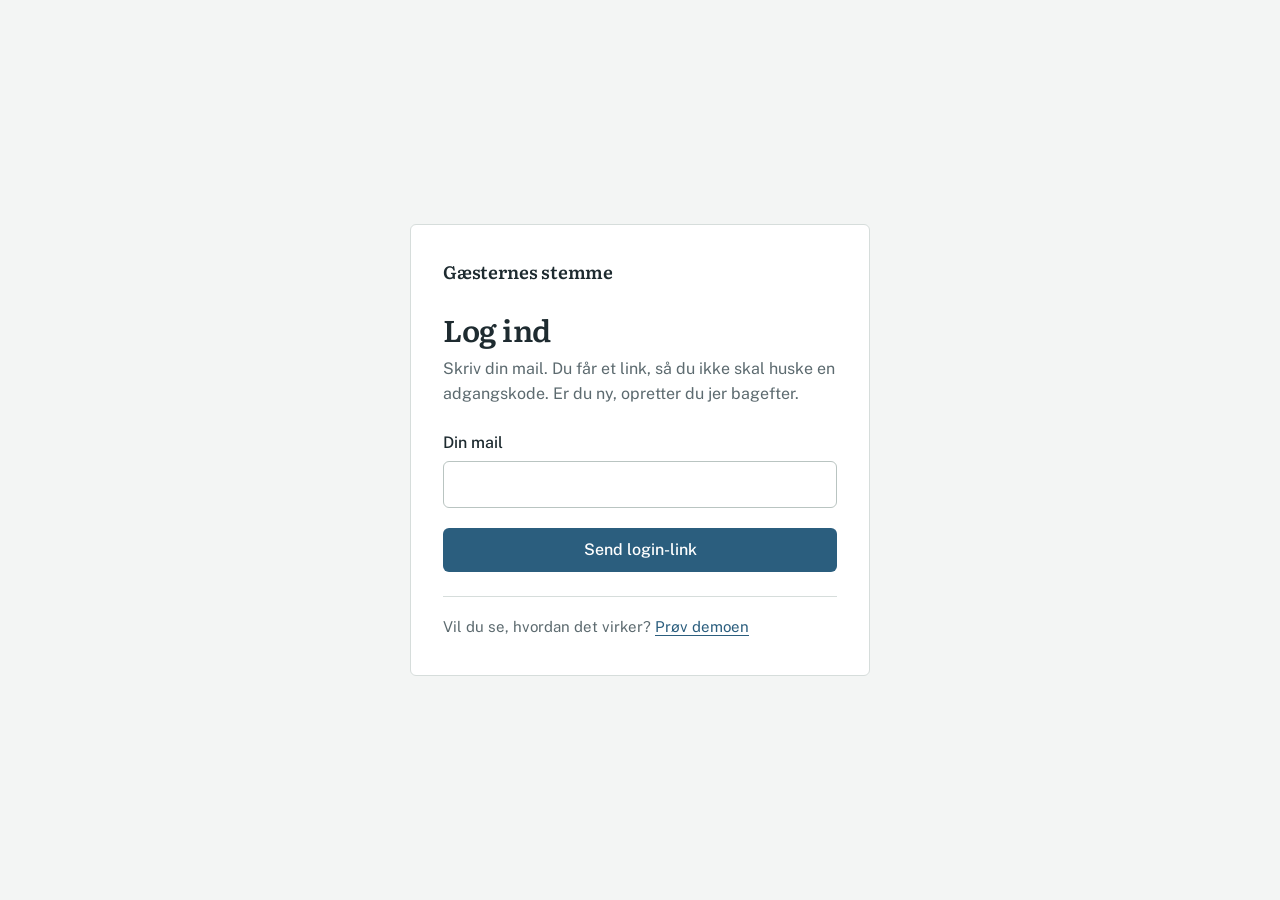
==== app/index.html @ 5ccb62f6 "Website i roden, appen under /app Co-Authored-By: Claude Opus 5.5 <noreply@anthropic.com> Claude-Ses" ====
<!doctype html>
<html lang="da">
<head>
<meta charset="utf-8">
<meta name="viewport" content="width=device-width,initial-scale=1">
<title>Gæsternes stemme</title>
<meta name="description" content="Alle jeres gæsteanmeldelser ét sted, med svarforslag i jeres egen tone.">
<meta name="robots" content="noindex">
<meta name="color-scheme" content="light dark">
<link rel="icon" href="favicon.svg" type="image/svg+xml">
<link rel="preload" href="fonts/public-sans-latin-400-normal.woff2" as="font" type="font/woff2" crossorigin>
<link rel="preload" href="fonts/literata-latin-400-normal.woff2" as="font" type="font/woff2" crossorigin>
<link rel="stylesheet" href="styles.css">
<script type="module" src="js/app.js"></script>
</head>
<body>
<div id="app"><p class="boot">Henter Gæsternes stemme</p></div>
<noscript>Gæsternes stemme kræver JavaScript.</noscript>
</body>
</html>
---- app/styles.css ----
/* Gæsternes stemme
   Et værktøj til receptionen: roligt, læsbart og hurtigt at handle i.
   Gæstens egne ord står i Literata som et brev; alt omkring dem er stille Public Sans. */

@font-face { font-family: 'Public Sans'; font-weight: 400; font-display: swap; src: url(fonts/public-sans-latin-400-normal.woff2) format('woff2'); }
@font-face { font-family: 'Public Sans'; font-weight: 500; font-display: swap; src: url(fonts/public-sans-latin-500-normal.woff2) format('woff2'); }
@font-face { font-family: 'Public Sans'; font-weight: 600; font-display: swap; src: url(fonts/public-sans-latin-600-normal.woff2) format('woff2'); }
@font-face { font-family: 'Literata'; font-weight: 400; font-display: swap; src: url(fonts/literata-latin-400-normal.woff2) format('woff2'); }
@font-face { font-family: 'Literata'; font-weight: 400; font-style: italic; font-display: swap; src: url(fonts/literata-latin-400-italic.woff2) format('woff2'); }
@font-face { font-family: 'Literata'; font-weight: 600; font-display: swap; src: url(fonts/literata-latin-600-normal.woff2) format('woff2'); }

:root {
  --paper: #f3f5f4;
  --surface: #ffffff;
  --ink: #1e2b30;
  --muted: #5c6a6f;
  --line: #d6dddb;
  --line-strong: #b9c4c1;
  --harbour: #2b5e7e;
  --harbour-hover: #224e6a;
  --harbour-soft: #e6eef3;
  --on-accent: #ffffff;
  --praise: #2f6e4e;
  --mixed: #8a6414;
  --critique: #8e2f3c;
  --critique-soft: #f7ebed;
  --chrome: #1e2b30;
  --chrome-fg: #e8eeec;
  --chrome-line: #61757c;
  --shadow: rgba(30, 43, 48, .25);
  --sans: 'Public Sans', system-ui, sans-serif;
  --serif: 'Literata', Georgia, serif;
  --radius: 6px;
}
@media (prefers-color-scheme: dark) {
  :root:not([data-theme="light"]) {
    --paper: #131a1d; --surface: #1b2428; --ink: #e2e8e6; --muted: #9aa8ac; --line: #2c383c; --line-strong: #45545a;
    --harbour: #82b4d6; --harbour-hover: #9cc5e1; --harbour-soft: #203440; --on-accent: #0e1a20;
    --praise: #7cc49c; --mixed: #d8b25e; --critique: #e8909d; --critique-soft: #3b2429;
    --chrome: #0c1214; --chrome-fg: #e2e8e6; --chrome-line: #45545a; --shadow: rgba(0, 0, 0, .5);
    color-scheme: dark;
  }
}
:root[data-theme="dark"] {
  --paper: #131a1d; --surface: #1b2428; --ink: #e2e8e6; --muted: #9aa8ac; --line: #2c383c; --line-strong: #45545a;
  --harbour: #82b4d6; --harbour-hover: #9cc5e1; --harbour-soft: #203440; --on-accent: #0e1a20;
  --praise: #7cc49c; --mixed: #d8b25e; --critique: #e8909d; --critique-soft: #3b2429;
  --chrome: #0c1214; --chrome-fg: #e2e8e6; --chrome-line: #45545a; --shadow: rgba(0, 0, 0, .5);
  color-scheme: dark;
}

* { box-sizing: border-box; }
html { -webkit-text-size-adjust: 100%; }
body { margin: 0; background: var(--paper); color: var(--ink); font: 400 16px/1.55 var(--sans); -webkit-font-smoothing: antialiased; }
a { color: var(--harbour); text-underline-offset: 3px; }
h1, h2, h3 { margin: 0; font-weight: 600; }
p { margin: 0; }
button, input, select, textarea { font: inherit; color: inherit; }
:focus-visible { outline: 3px solid var(--harbour); outline-offset: 2px; }
.sr-only { position: absolute; width: 1px; height: 1px; overflow: hidden; clip: rect(0 0 0 0); white-space: nowrap; }
.muted { color: var(--muted); }
.hint { color: var(--muted); font-size: 14px; }
.boot, .loading { color: var(--muted); padding: 32px; }
[hidden] { display: none !important; }

/* ---------- knapper og felter ---------- */
button { cursor: pointer; }
.primary, .secondary, .button {
  display: inline-flex; align-items: center; justify-content: center; gap: 8px;
  min-height: 44px; padding: 0 18px; border-radius: var(--radius); font-weight: 500; text-decoration: none;
  border: 1px solid transparent;
}
.primary, .button { background: var(--harbour); color: var(--on-accent); }
.primary:hover, .button:hover { background: var(--harbour-hover); }
.secondary { background: var(--surface); border-color: var(--line-strong); color: var(--ink); }
.secondary:hover { border-color: var(--ink); }
.link { background: none; border: 0; padding: 0; color: var(--harbour); text-decoration: underline; text-underline-offset: 3px; min-height: 32px; }
.link.quiet { color: var(--muted); }
button[disabled] { opacity: .6; cursor: progress; }
button[data-busy]::after { content: ''; width: 12px; height: 12px; border: 2px solid currentColor; border-right-color: transparent; border-radius: 50%; animation: spin .7s linear infinite; }
@keyframes spin { to { transform: rotate(360deg); } }

input:not([type=checkbox]), select, textarea {
  width: 100%; min-height: 44px; padding: 10px 12px; background: var(--surface);
  border: 1px solid var(--line-strong); border-radius: var(--radius);
}
textarea { resize: vertical; line-height: 1.6; }
input:focus, select:focus, textarea:focus { border-color: var(--harbour); outline: 2px solid var(--harbour-soft); }
.field { display: grid; gap: 6px; border: 0; padding: 0; margin: 0; }
.field > span, .field legend { font-weight: 500; }
.field small { color: var(--muted); font-size: 14px; }
.check { display: flex; gap: 12px; align-items: flex-start; }
.check input { width: 20px; height: 20px; margin-top: 2px; accent-color: var(--harbour); }
.check small { display: block; color: var(--muted); font-size: 14px; }
.stack { display: grid; gap: 20px; }
.stack-tight { display: grid; gap: 10px; }
.inline-form { display: flex; gap: 8px; margin-top: 12px; }
.inline-form input { flex: 1; }
.inline-form select { width: auto; }
.actions { display: flex; flex-wrap: wrap; gap: 10px; margin-top: 14px; }

/* ---------- ramme ---------- */
.demo-bar { display: flex; flex-wrap: wrap; gap: 8px 20px; align-items: center; justify-content: center; padding: 8px 16px; background: var(--chrome); color: var(--chrome-fg); font-size: 14px; }
.demo-bar select { width: auto; min-height: 32px; padding: 2px 8px; margin-left: 6px; background: transparent; color: inherit; border-color: var(--chrome-line); }
.top { display: flex; align-items: center; gap: 12px 28px; flex-wrap: wrap; padding-block: 14px; padding-left: max(16px, env(safe-area-inset-left, 0px), calc((100vw - 1280px) / 2)); padding-right: max(16px, env(safe-area-inset-right, 0px), calc((100vw - 1280px) / 2)); background: var(--surface); border-bottom: 1px solid var(--line); }
.mark { font: 600 18px/1.2 var(--serif); color: var(--ink); text-decoration: none; letter-spacing: -.01em; }
.org { color: var(--muted); padding-left: 16px; border-left: 1px solid var(--line); }
.top nav { display: flex; gap: 4px; margin-left: auto; }
.top nav a { padding: 8px 14px; border-radius: var(--radius); color: var(--ink); text-decoration: none; }
.top nav a:hover { background: var(--paper); }
.top nav a[aria-current=page] { background: var(--ink); color: var(--surface); }
.trial { max-width: 1280px; margin: 14px auto 0; padding-left: max(16px, env(safe-area-inset-left, 0px)); padding-right: max(16px, env(safe-area-inset-right, 0px)); color: var(--muted); font-size: 14px; }
.trial-over { color: var(--critique); }
main { max-width: 1280px; margin: 0 auto; padding-block: 24px 64px; padding-left: max(16px, env(safe-area-inset-left, 0px)); padding-right: max(16px, env(safe-area-inset-right, 0px)); }
.page-title { font: 600 30px/1.2 var(--serif); letter-spacing: -.015em; margin-bottom: 16px; }
.summary { margin: -6px 0 20px; color: var(--muted); }
.panel { background: var(--surface); border: 1px solid var(--line); border-radius: var(--radius); padding: 24px; margin-bottom: 16px; }
.panel h2 { font-size: 19px; margin-bottom: 10px; }
.panel h3 { font-size: 16px; margin: 22px 0 8px; }
.panel > p + p { margin-top: 8px; }

/* ---------- indgang (login, opstart) ---------- */
.entry { min-height: 100vh; display: grid; place-items: center; padding: 24px 16px; }
.entry-card { width: min(100%, 460px); background: var(--surface); border: 1px solid var(--line); border-radius: var(--radius); padding: 36px 32px; }
.entry-card.wide { width: min(100%, 600px); }
.entry-card .mark { display: block; margin-bottom: 28px; }
.entry-card .mark a { color: inherit; text-decoration: none; }
.entry-card h1 { font: 600 30px/1.2 var(--serif); letter-spacing: -.015em; }
.lead { color: var(--muted); margin: 10px 0 24px; }
.aside { margin-top: 24px; padding-top: 18px; border-top: 1px solid var(--line); color: var(--muted); font-size: 15px; }
.sent { padding: 14px 16px; background: var(--harbour-soft); border-radius: var(--radius); }
.place-row { display: grid; grid-template-columns: 1fr 190px; gap: 8px; }

/* ---------- indbakke ---------- */
.inbox { display: grid; grid-template-columns: minmax(300px, 400px) 1fr; gap: 28px; align-items: start; }
.chips { display: flex; flex-wrap: wrap; gap: 6px; margin-bottom: 20px; }
.chip { min-height: 36px; padding: 0 14px; border: 1px solid var(--line-strong); border-radius: 999px; background: var(--surface); }
.chip[aria-pressed=true] { background: var(--ink); border-color: var(--ink); color: var(--surface); }
.group { margin-bottom: 26px; }
.group h2 { font-size: 15px; font-weight: 600; display: flex; align-items: baseline; gap: 8px; margin-bottom: 6px; }
.group summary { cursor: pointer; list-style: none; }
.group summary::-webkit-details-marker { display: none; }
.group summary h2::after { content: 'Vis'; font-weight: 400; color: var(--harbour); font-size: 14px; text-decoration: underline; }
.group[open] summary h2::after { content: 'Skjul'; }
.count { font-weight: 400; color: var(--muted); }
.group .hint { margin-bottom: 8px; }
.items { list-style: none; margin: 0; padding: 0; border-top: 1px solid var(--line); }
.item { display: grid; gap: 2px; padding: 12px 12px 12px 14px; border-bottom: 1px solid var(--line); color: var(--ink); text-decoration: none; border-left: 3px solid transparent; }
.item:hover { background: var(--surface); }
.item.is-selected { background: var(--surface); border-left-color: var(--harbour); }
.item-who { display: flex; justify-content: space-between; gap: 8px; }
.item-where { font-size: 13px; color: var(--muted); }
.item-text { font-size: 14px; color: var(--muted); overflow: hidden; text-overflow: ellipsis; white-space: nowrap; }
.empty { color: var(--muted); font-size: 14px; padding: 12px 0; border-top: 1px solid var(--line); }
.empty-state { background: var(--surface); border: 1px dashed var(--line-strong); border-radius: var(--radius); padding: 24px; }
.empty-state h2 { font: 600 20px var(--serif); margin-bottom: 6px; }
.empty-state p { color: var(--muted); margin-bottom: 16px; }

.score { font-size: 14px; font-weight: 600; font-variant-numeric: tabular-nums; }
.score-good { color: var(--praise); }
.score-mixed { color: var(--mixed); }
.score-poor { color: var(--critique); }

.detail-pane { position: sticky; top: 16px; }
.detail-empty { padding: 48px 24px; text-align: center; color: var(--muted); border: 1px dashed var(--line-strong); border-radius: var(--radius); }
.back { display: none; margin-bottom: 12px; }

/* Gæstens brev: det eneste sted, der har plads til at være smukt */
.letter { background: var(--surface); border: 1px solid var(--line); border-radius: var(--radius); padding: 30px 34px 26px; }
.letter-meta { font-size: 14px; color: var(--muted); margin-bottom: 18px; }
.letter-title { font: 600 23px/1.3 var(--serif); margin-bottom: 10px; }
.letter-body { margin: 0; font: 400 19px/1.7 var(--serif); max-width: 62ch; }
.letter-body p + p { margin-top: 12px; }
.letter-sign { display: flex; align-items: baseline; gap: 14px; margin-top: 20px; font: italic 400 17px var(--serif); }
.letter-sign .score { font-style: normal; font-family: var(--sans); font-size: 16px; }
.note-line { margin-top: 16px; font-size: 14px; color: var(--mixed); }

/* Svaret står under brevet, rykket ind som et svar */
.reply { margin: 16px 0 0 28px; padding: 18px 0 4px 22px; border-left: 2px solid var(--harbour); }
.reply h2 { font-size: 15px; margin-bottom: 8px; }
.reply .hint { margin-bottom: 10px; }
.reply textarea { font: 400 16px/1.65 var(--sans); }
.reply textarea[readonly] { background: var(--harbour-soft); border-color: transparent; }
.reply.posted .reply-text { font-size: 16px; }
.reply.posted .reply-text p + p { margin-top: 8px; }
.reply.posted .hint { margin-top: 10px; }
.reply.hold { border-left-color: var(--critique); }
.reply.hold h2 { color: var(--critique); }
.reply.hold p { margin-bottom: 12px; }
.quiet-box { margin: 18px 0 0 28px; padding-left: 24px; }
.quiet-box summary { cursor: pointer; color: var(--muted); font-size: 14px; text-decoration: underline; text-underline-offset: 3px; }
.quiet-box .hint { margin-top: 8px; }
.notes { margin-top: 28px; padding-top: 18px; border-top: 1px solid var(--line); }
.notes h2 { font-size: 15px; margin-bottom: 8px; }
.notes ul { list-style: none; margin: 0 0 6px; padding: 0; }
.notes li { padding: 8px 0; border-bottom: 1px solid var(--line); }

/* ---------- overblik ---------- */
.scores { width: 100%; border-collapse: collapse; font-variant-numeric: tabular-nums; }
.scores th, .scores td { text-align: left; padding: 10px 12px 10px 0; border-bottom: 1px solid var(--line); vertical-align: middle; }
.scores thead th { font-size: 13px; font-weight: 500; color: var(--muted); }
.scores tbody th { font-weight: 500; }
.scores .up { color: var(--praise); }
.scores .down { color: var(--critique); }
.spark { display: block; overflow: visible; }
.spark-line { fill: none; stroke: var(--harbour); stroke-width: 2; stroke-linejoin: round; stroke-linecap: round; }
.spark-end { fill: var(--harbour); stroke: var(--surface); stroke-width: 2; }
.spark-hit { fill: transparent; }
.spark-hit:hover { fill: var(--harbour-soft); }

/* ---------- indstillinger ---------- */
.settings { max-width: 820px; }
.address { display: flex; flex-wrap: wrap; gap: 10px; align-items: center; margin: 16px 0; }
.address code { font: 500 17px/1.3 ui-monospace, 'SF Mono', Menlo, monospace; padding: 10px 14px; background: var(--harbour-soft); border-radius: var(--radius); word-break: break-all; }
.guide { display: grid; grid-template-columns: max-content 1fr; gap: 10px 20px; margin: 0; font-size: 15px; }
.guide dt { font-weight: 500; }
.guide dd { margin: 0; color: var(--muted); }
.log, .members, .places-list, .tone { list-style: none; margin: 0; padding: 0; }
.log li, .members li, .places-list li { display: flex; justify-content: space-between; align-items: center; gap: 12px; padding: 10px 0; border-bottom: 1px solid var(--line); font-size: 15px; }
.places-list li { justify-content: flex-start; }
.members select { width: auto; min-height: 36px; }
.tone li { padding: 12px 0; border-bottom: 1px solid var(--line); }
.tone p { white-space: pre-line; font-size: 15px; margin-bottom: 4px; }
.tone .muted { font-size: 13px; margin-right: 12px; }
.map-row { display: grid; grid-template-columns: 1fr 240px; gap: 12px; align-items: center; }
.map-row small { display: block; color: var(--muted); }

/* ---------- besked nederst ---------- */
.toast { position: fixed; left: 50%; bottom: 24px; transform: translateX(-50%); max-width: min(92vw, 520px); padding: 12px 18px; border-radius: var(--radius); background: var(--ink); color: var(--surface); box-shadow: 0 6px 24px var(--shadow); z-index: 10; }
.toast-error { background: var(--critique); color: var(--surface); }

/* ---------- mobil ---------- */
@media (max-width: 900px) {
  .inbox { grid-template-columns: 1fr; }
  .inbox.has-selection .list-pane { display: none; }
  .inbox:not(.has-selection) .detail-pane { display: none; }
  .detail-pane { position: static; }
  .back { display: inline-block; }
  .letter { padding: 22px 20px; }
  .letter-body { font-size: 18px; }
  .reply, .quiet-box { margin-left: 8px; padding-left: 16px; }
  .top nav { margin-left: 0; width: 100%; }
  .org { border: 0; padding: 0; }
  .guide { grid-template-columns: 1fr; gap: 4px; }
  .guide dd { margin-bottom: 10px; }
  .map-row, .place-row { grid-template-columns: 1fr; }
  .inline-form { flex-wrap: wrap; }
  .scores th:nth-child(3), .scores td:nth-child(3) { display: none; }
  .panel { padding: 18px; }
}
@media (prefers-reduced-motion: reduce) { * { animation: none !important; } }
.stack > button, .stack-tight > button { justify-self: start; }
.entry-card .stack > button { justify-self: stretch; }
.scores { table-layout: fixed; }
.scores th:nth-child(1) { width: 24%; } .scores th:nth-child(2) { width: 20%; } .scores th:nth-child(3) { width: 16%; } .scores th:nth-child(4) { width: 18%; }
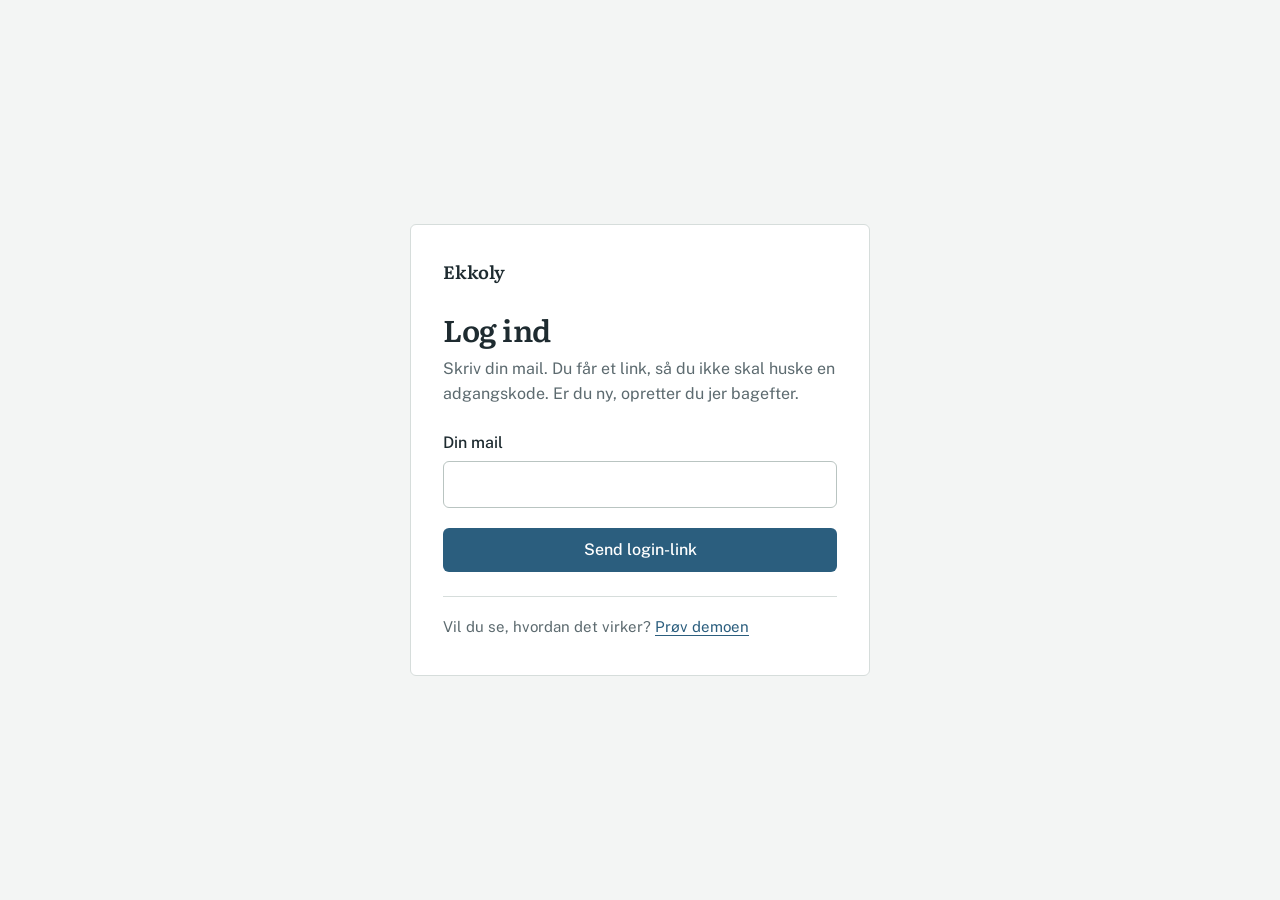
==== commit 19129eea: "Nyt navn: Ekkoly Co-Authored-By: Claude Opus 5.5 <noreply@anthropic.com> Claude-Session: https://cla" ====
--- a/app/index.html
+++ b/app/index.html
@@ -3,7 +3,7 @@
 <head>
 <meta charset="utf-8">
 <meta name="viewport" content="width=device-width,initial-scale=1">
-<title>Gæsternes stemme</title>
+<title>Ekkoly</title>
 <meta name="description" content="Alle jeres gæsteanmeldelser ét sted, med svarforslag i jeres egen tone.">
 <meta name="robots" content="noindex">
 <meta name="color-scheme" content="light dark">
@@ -14,7 +14,7 @@
 <script type="module" src="js/app.js"></script>
 </head>
 <body>
-<div id="app"><p class="boot">Henter Gæsternes stemme</p></div>
-<noscript>Gæsternes stemme kræver JavaScript.</noscript>
+<div id="app"><p class="boot">Henter Ekkoly</p></div>
+<noscript>Ekkoly kræver JavaScript.</noscript>
 </body>
 </html>
--- a/app/styles.css
+++ b/app/styles.css
@@ -1,4 +1,4 @@
-/* Gæsternes stemme
+/* Ekkoly
    Et værktøj til receptionen: roligt, læsbart og hurtigt at handle i.
    Gæstens egne ord står i Literata som et brev; alt omkring dem er stille Public Sans. */
 
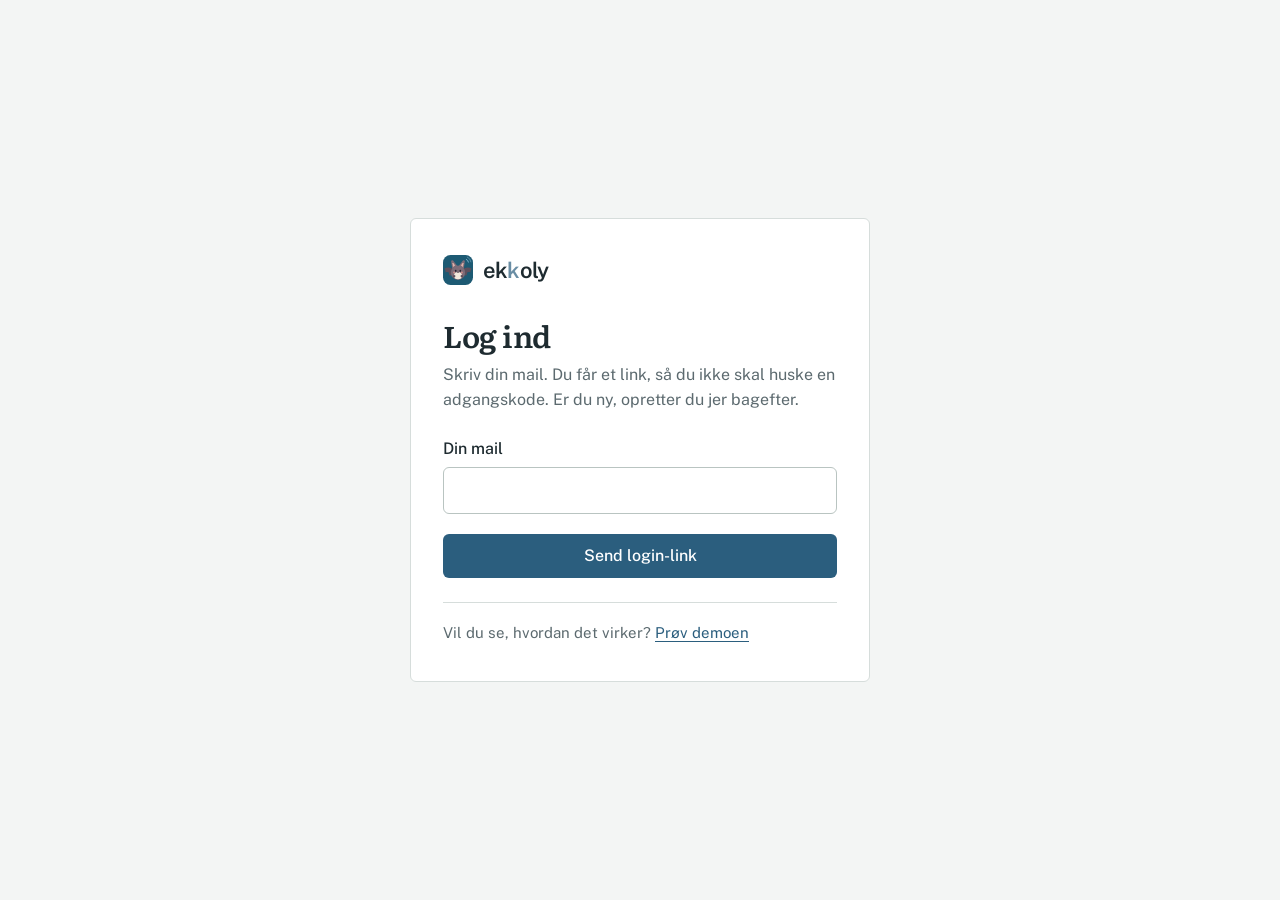
==== commit 3552dda6: "Nyt logo: den hyggelige flagermus Co-Authored-By: Claude Opus 5.5 <noreply@anthropic.com> Claude-Ses" ====
--- a/app/index.html
+++ b/app/index.html
@@ -8,10 +8,11 @@
 <meta name="robots" content="noindex">
 <meta name="color-scheme" content="light dark">
 <link rel="icon" href="favicon.svg" type="image/svg+xml">
+<link rel="apple-touch-icon" href="icon-180.png">
 <link rel="preload" href="fonts/public-sans-latin-400-normal.woff2" as="font" type="font/woff2" crossorigin>
 <link rel="preload" href="fonts/literata-latin-400-normal.woff2" as="font" type="font/woff2" crossorigin>
-<link rel="stylesheet" href="styles.css">
-<script type="module" src="js/app.js"></script>
+<link rel="stylesheet" href="styles.css?v=20261030a">
+<script type="module" src="js/app.js?v=20261030a"></script>
 </head>
 <body>
 <div id="app"><p class="boot">Henter Ekkoly</p></div>
--- a/app/styles.css
+++ b/app/styles.css
@@ -105,8 +105,8 @@
 .top { display: flex; align-items: center; gap: 12px 28px; flex-wrap: wrap; padding-block: 14px; padding-left: max(16px, env(safe-area-inset-left, 0px), calc((100vw - 1280px) / 2)); padding-right: max(16px, env(safe-area-inset-right, 0px), calc((100vw - 1280px) / 2)); background: var(--surface); border-bottom: 1px solid var(--line); }
 .mark { font: 600 18px/1.2 var(--serif); color: var(--ink); text-decoration: none; letter-spacing: -.01em; }
 .org { color: var(--muted); padding-left: 16px; border-left: 1px solid var(--line); }
-.top nav { display: flex; gap: 4px; margin-left: auto; }
-.top nav a { padding: 8px 14px; border-radius: var(--radius); color: var(--ink); text-decoration: none; }
+.top nav { display: flex; gap: 4px; margin-left: auto; flex-wrap: wrap; }
+.top nav a { padding: 8px 14px; border-radius: var(--radius); color: var(--ink); text-decoration: none; white-space: nowrap; }
 .top nav a:hover { background: var(--paper); }
 .top nav a[aria-current=page] { background: var(--ink); color: var(--surface); }
 .trial { max-width: 1280px; margin: 14px auto 0; padding-left: max(16px, env(safe-area-inset-left, 0px)); padding-right: max(16px, env(safe-area-inset-right, 0px)); color: var(--muted); font-size: 14px; }
@@ -245,7 +245,7 @@
   .guide dd { margin-bottom: 10px; }
   .map-row, .place-row { grid-template-columns: 1fr; }
   .inline-form { flex-wrap: wrap; }
-  .scores th:nth-child(3), .scores td:nth-child(3) { display: none; }
+  .scores:not(.keep-cols) th:nth-child(3), .scores:not(.keep-cols) td:nth-child(3) { display: none; }
   .panel { padding: 18px; }
 }
 @media (prefers-reduced-motion: reduce) { * { animation: none !important; } }
@@ -253,3 +253,153 @@
 .entry-card .stack > button { justify-self: stretch; }
 .scores { table-layout: fixed; }
 .scores th:nth-child(1) { width: 24%; } .scores th:nth-child(2) { width: 20%; } .scores th:nth-child(3) { width: 16%; } .scores th:nth-child(4) { width: 18%; }
+.warn { color: var(--critique); font-weight: 500; }
+#plan .plan-btn, #plan #portal { margin-top: 14px; }
+.competitor-block + .competitor-block { margin-top: 28px; }
+.competitor-block h3 { margin: 20px 0 8px; font-size: 16px; }
+.scores tr.own th, .scores tr.own td { background: var(--harbour-soft); }
+.scores th small { display: block; font-weight: 400; }
+.search-results { list-style: none; padding: 0; margin: 10px 0 0; }
+.search-results li { display: flex; justify-content: space-between; align-items: center; gap: 12px; padding: 10px 0; border-bottom: 1px solid var(--line); }
+.search-results li small { display: block; }
+.scores td:last-child { overflow: hidden; } .spark { max-width: 100%; height: auto; }
+@media (max-width: 640px) {
+  .scores { table-layout: auto; font-size: 15px; }
+  .scores th, .scores td { padding-right: 8px; }
+  .scores th:nth-child(n), .scores td:nth-child(n) { width: auto; }
+  .scores thead th { white-space: normal; }
+  .scores td:nth-child(2) { white-space: nowrap; }
+  .scores .trend-col { display: none; }
+}
+.topics { list-style: none; padding: 0; margin: 14px 0 0; display: flex; flex-wrap: wrap; gap: 6px; }
+.topic { font-size: 13px; padding: 3px 9px; border-radius: 999px; border: 1px solid var(--line); }
+.topic-pos { color: var(--praise); }
+.topic-neg { color: var(--critique); background: var(--critique-soft); border-color: transparent; }
+.removal { margin-top: 16px; padding: 18px 20px; border: 1px solid var(--line); border-left: 3px solid var(--harbour); border-radius: var(--radius); background: var(--surface); }
+.removal h2 { font-size: 17px; margin-bottom: 6px; }
+.removal-rules { margin: 8px 0 12px; padding-left: 20px; }
+.removal textarea { width: 100%; font-size: 14px; }
+.removal .actions { margin-top: 10px; display: flex; gap: 12px; align-items: center; flex-wrap: wrap; }
+.removal-none { margin-top: 12px; font-size: 14px; color: var(--muted); }
+.topic-cols { display: grid; grid-template-columns: 1fr 1fr; gap: 28px; margin-top: 10px; }
+@media (max-width: 640px) { .topic-cols { grid-template-columns: 1fr; gap: 16px; } }
+.topic-cols h3 { font-size: 15px; margin: 0 0 8px; }
+.topic-bars { list-style: none; padding: 0; margin: 0; display: grid; gap: 8px; }
+.topic-bars li { display: grid; grid-template-columns: 12em 1fr 2em; align-items: center; gap: 10px; font-size: 14px; }
+.topic-bars .bar { display: block; height: 10px; border-radius: 5px; width: var(--w); min-width: 4px; }
+.bar-pos { background: var(--praise); } .bar-neg { background: var(--critique); }
+.topic-n { text-align: right; font-variant-numeric: tabular-nums; color: var(--muted); }
+.getting-started { margin: 4px 0 18px; padding: 16px 18px; border: 1px solid var(--line); border-radius: var(--radius); background: var(--surface); }
+.getting-started h2 { font-size: 16px; margin: 0 0 8px; }
+.getting-started ol { margin: 0 0 8px; padding-left: 20px; display: grid; gap: 6px; font-size: 15px; }
+.getting-started li.is-done { color: var(--muted); text-decoration: line-through; }
+
+/* Sæt en anmeldelse ind */
+.new-review { background: var(--surface); border: 1px solid var(--line); border-radius: var(--radius); padding: 24px; }
+.new-review h2 { font: 600 22px/1.3 var(--serif); margin-bottom: 4px; }
+.new-review .hint { margin-bottom: 18px; }
+.field-row { display: grid; grid-template-columns: 2fr 1fr; gap: 12px; }
+.button-link { align-self: center; color: var(--muted); }
+.list-head { display: flex; align-items: baseline; justify-content: space-between; gap: 12px; flex-wrap: wrap; }
+.list-head .page-title { margin-bottom: 16px; }
+.add-review { font-weight: 500; }
+@media (max-width: 560px) { .field-row { grid-template-columns: 1fr; } }
+
+/* Steder: ret og arkivér */
+.places-list li { display: grid; gap: 6px; }
+.place-edit summary { cursor: pointer; color: var(--harbour); font-size: 15px; }
+.place-edit form { margin-top: 10px; padding: 14px; border: 1px solid var(--line); border-radius: var(--radius); background: var(--paper); }
+
+/* Ekkoly-administration */
+.admin-note { margin-bottom: 20px; }
+.admin-stats { display: grid; grid-template-columns: repeat(auto-fit, minmax(140px, 1fr)); gap: 12px; margin-bottom: 28px; }
+.admin-stats div { background: var(--surface); border: 1px solid var(--line); border-radius: var(--radius); padding: 14px 16px; }
+.admin-stats dt { color: var(--muted); font-size: 14px; }
+.admin-stats dd { font: 600 28px/1.2 var(--serif); margin: 4px 0 0; }
+.admin-stats small { display: block; font: 400 14px var(--sans); color: var(--muted); }
+.admin-list { list-style: none; padding: 0; margin: 0; display: grid; gap: 14px; }
+.admin-org { background: var(--surface); border: 1px solid var(--line); border-radius: var(--radius); padding: 18px 20px; }
+.admin-head { display: flex; flex-wrap: wrap; align-items: baseline; gap: 10px; margin-bottom: 4px; }
+.admin-head h2 { font: 600 20px/1.3 var(--serif); margin: 0; }
+.admin-status { font-size: 13px; padding: 2px 10px; border-radius: 999px; border: 1px solid var(--line-strong); color: var(--muted); }
+.admin-active, .admin-ending { color: var(--praise); border-color: currentColor; }
+.admin-expired, .admin-past_due, .admin-canceled { color: var(--critique); border-color: currentColor; }
+.admin-pilotmark { color: var(--harbour); border-color: currentColor; }
+.admin-facts { display: flex; flex-wrap: wrap; gap: 8px 24px; margin: 12px 0 0; }
+.admin-facts dt { color: var(--muted); font-size: 13px; }
+.admin-facts dd { margin: 0; font-weight: 500; }
+
+.place-line { display: flex; flex-wrap: wrap; align-items: baseline; gap: 2px 10px; }
+
+/* Indsigt */
+.insight-head { display: flex; flex-wrap: wrap; align-items: baseline; justify-content: space-between; gap: 12px; }
+.filter-row { display: flex; flex-wrap: wrap; gap: 10px; margin-bottom: 20px; }
+.filter-row select { width: auto; min-width: 200px; }
+.ask-panel textarea { font-size: 17px; }
+.chips { display: flex; flex-wrap: wrap; gap: 8px; }
+.chip { border: 1px solid var(--line-strong); background: var(--surface); color: var(--ink); border-radius: 999px; padding: 6px 12px; font-size: 14px; cursor: pointer; }
+.chip:hover { background: var(--harbour-soft); }
+.ask-answer { margin-top: 18px; border-left: 3px solid var(--harbour); padding: 4px 0 4px 16px; }
+.ask-answer p { margin: 0 0 10px; }
+.ask-answer h3 { font-size: 15px; margin: 14px 0 8px; }
+.ask-examples { list-style: none; padding: 0; margin: 0 0 12px; display: grid; gap: 10px; }
+.ask-examples li { display: grid; gap: 2px; }
+.ask-examples q { font-style: italic; }
+.table-scroll { overflow-x: auto; }
+.compare tfoot th, .compare tfoot td { border-top: 2px solid var(--line-strong); }
+.topic-pick { max-width: 320px; margin-bottom: 12px; }
+.topic-chart { margin: 0; }
+.topic-chart svg { width: 100%; height: auto; max-height: 240px; display: block; }
+.topic-chart .bar-up { fill: var(--praise); }
+.topic-chart .bar-down { fill: var(--critique); }
+.topic-chart .baseline { stroke: var(--line-strong); stroke-width: 1; }
+.topic-chart .axis { fill: var(--muted); font-size: 12px; font-family: var(--sans); }
+.topic-chart .hit { fill: transparent; }
+.topic-chart .bar-group:hover .hit { fill: var(--harbour-soft); }
+.legend { display: flex; gap: 18px; font-size: 14px; color: var(--muted); margin-bottom: 6px; }
+.key { display: inline-block; width: 12px; height: 12px; border-radius: 3px; margin-right: 6px; vertical-align: -1px; }
+.key-up { background: var(--praise); }
+.key-down { background: var(--critique); }
+.scores.small { font-size: 14px; max-width: 480px; }
+.topic-chart details, .month-scores { margin-top: 10px; }
+.topic-chart summary, .month-scores summary { cursor: pointer; color: var(--harbour); font-size: 15px; }
+
+/* Månedsrapport */
+.report { max-width: 860px; }
+.report-tools { display: flex; flex-wrap: wrap; align-items: center; gap: 12px 20px; margin-bottom: 18px; }
+.report-tools .month-nav { display: flex; gap: 16px; margin-left: auto; }
+.report-head .eyebrow { text-transform: uppercase; letter-spacing: .08em; font-size: 13px; color: var(--muted); margin: 0; }
+.report-head h1 { font: 600 32px/1.2 var(--serif); margin: 4px 0; }
+.report section { margin-top: 28px; }
+.report h2 { font: 600 21px/1.3 var(--serif); margin-bottom: 10px; }
+.kpis { display: grid; grid-template-columns: repeat(auto-fit, minmax(170px, 1fr)); gap: 12px; margin: 22px 0 0; }
+.kpis div { background: var(--surface); border: 1px solid var(--line); border-radius: var(--radius); padding: 14px 16px; }
+.kpis dt { color: var(--muted); font-size: 14px; }
+.kpis dd { font: 600 30px/1.2 var(--serif); margin: 4px 0 0; }
+.delta { display: block; font: 400 13px var(--sans); color: var(--muted); margin-top: 4px; }
+.delta.up { color: var(--praise); }
+.delta.down { color: var(--critique); }
+.topic-rank { margin: 0; padding-left: 20px; display: grid; gap: 4px; }
+.topic-rank li span:first-child { margin-right: 6px; }
+.report-quotes blockquote { margin: 0 0 12px; padding: 10px 14px; background: var(--surface); border-left: 3px solid var(--praise); border-radius: 0 var(--radius) var(--radius) 0; }
+.report-quotes blockquote.critical { border-left-color: var(--critique); }
+.report-quotes blockquote p { margin: 0 0 6px; }
+.report-quotes footer { font-size: 13px; color: var(--muted); }
+.report-foot { margin-top: 28px; }
+@media print {
+  .top, .demo-bar, .trial, .no-print, #toast { display: none !important; }
+  body, main { background: #fff !important; color: #000; }
+  .report { max-width: none; }
+  .kpis div, .report-quotes blockquote { break-inside: avoid; }
+  .report section { break-inside: avoid-page; }
+  a { color: inherit; text-decoration: none; }
+}
+.scores.keep-cols { table-layout: auto; }
+.scores.keep-cols th:nth-child(n) { width: auto; }
+
+/* Logo: det andet k er et ekko af det første */
+.logo { font: 600 22px/1 var(--sans); letter-spacing: -0.035em; color: var(--ink); display: inline-flex; }
+.logo .echo { color: var(--harbour); opacity: .7; }
+
+.logo-mark { width: 30px; height: 30px; flex: none; margin-right: 10px; --logo-bg: #1d5a73; --logo-fg: #fff; --logo-echo: #86b9d3; }
+.brand, .mark, .mark a { display: inline-flex; align-items: center; text-decoration: none; }
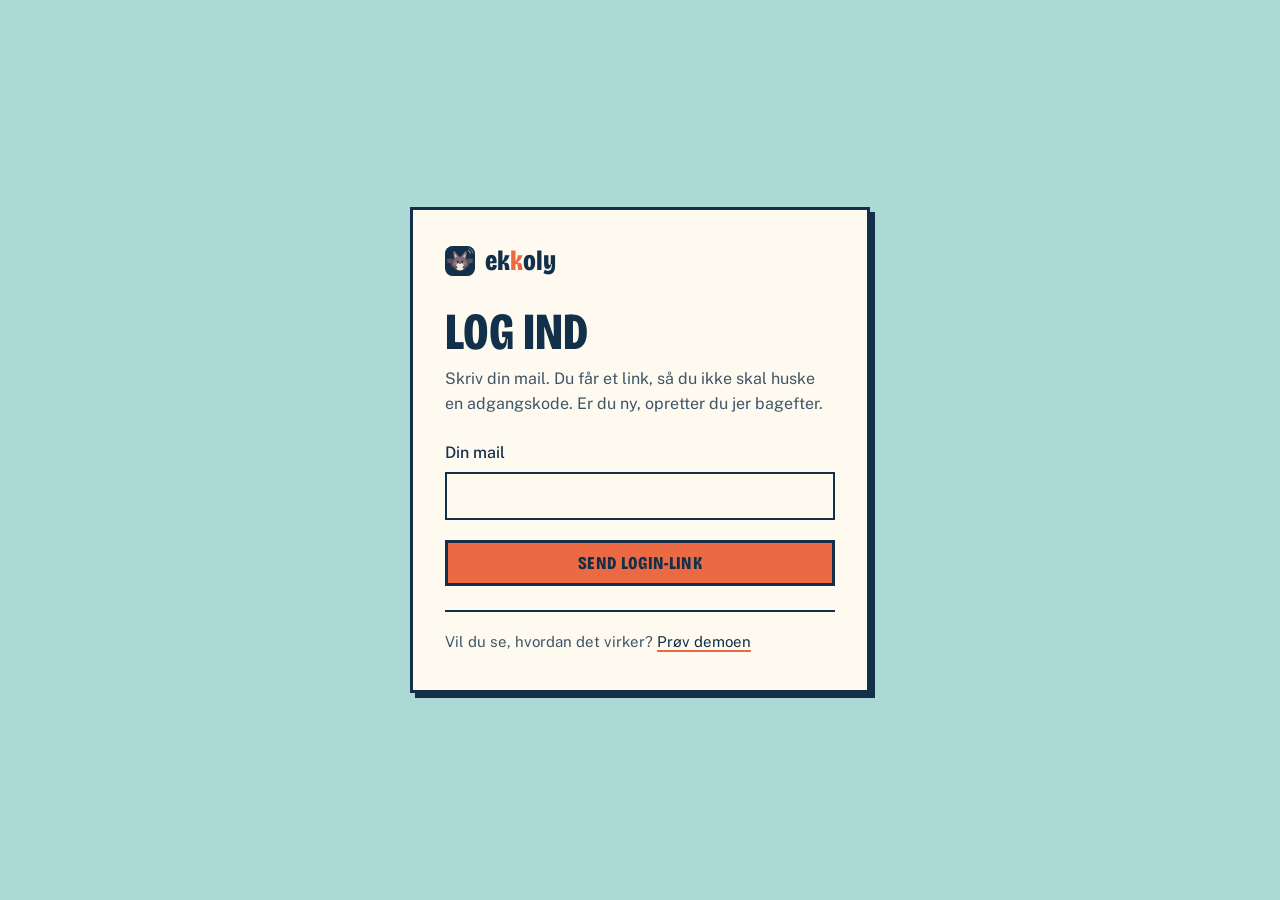
==== commit 9fdc83f4: "Appen i plakatstil Co-Authored-By: Claude Opus 5.5 <noreply@anthropic.com> Claude-Session: https://c" ====
--- a/app/index.html
+++ b/app/index.html
@@ -11,8 +11,9 @@
 <link rel="apple-touch-icon" href="icon-180.png">
 <link rel="preload" href="fonts/public-sans-latin-400-normal.woff2" as="font" type="font/woff2" crossorigin>
 <link rel="preload" href="fonts/literata-latin-400-normal.woff2" as="font" type="font/woff2" crossorigin>
-<link rel="stylesheet" href="styles.css?v=20261030a">
-<script type="module" src="js/app.js?v=20261030a"></script>
+<link rel="preload" href="fonts/bricolage-grotesque-latin-standard-normal.woff2" as="font" type="font/woff2" crossorigin>
+<link rel="stylesheet" href="styles.css?v=20261030c">
+<script type="module" src="js/app.js?v=20261030c"></script>
 </head>
 <body>
 <div id="app"><p class="boot">Henter Ekkoly</p></div>
--- a/app/styles.css
+++ b/app/styles.css
@@ -403,3 +403,125 @@
 
 .logo-mark { width: 30px; height: 30px; flex: none; margin-right: 10px; --logo-bg: #1d5a73; --logo-fg: #fff; --logo-echo: #86b9d3; }
 .brand, .mark, .mark a { display: inline-flex; align-items: center; text-decoration: none; }
+
+/* =====================================================================
+   Plakatstil (samme som websitet): papir, dybt hav, havskum og koral.
+   Overskrifter, knapper og menu i Bricolage Grotesque med versaler,
+   tykke blæk-kanter og hårde skygger. Gæstens ord står stadig i Literata.
+   ===================================================================== */
+@font-face { font-family: 'Bricolage'; font-weight: 200 800; font-stretch: 75% 100%; font-display: swap; src: url(fonts/bricolage-grotesque-latin-standard-normal.woff2) format('woff2'); }
+:root {
+  --paper: #f5eddd; --surface: #fffaf0; --ink: #12304a; --muted: #3e5669;
+  --line: #d9cfbc; --line-strong: #12304a;
+  --harbour: #12304a; --harbour-hover: #0a2236; --harbour-soft: #dcefec; --on-accent: #f5eddd;
+  --foam: #acd9d5; --coral: #ec6a43; --coral-ink: #12304a;
+  --praise: #2c6a4b; --mixed: #85560c; --critique: #9a2f2a; --critique-soft: #f9e0d8;
+  --chrome: #12304a; --chrome-fg: #f5eddd; --chrome-line: #5f7a8c; --shadow: rgba(18, 48, 74, .3);
+  --display: 'Bricolage', 'Arial Narrow', Impact, sans-serif;
+  --edge: 3px; --hard: 5px 5px 0 var(--ink);
+  --radius: 0px;
+}
+@media (prefers-color-scheme: dark) {
+  :root:not([data-theme="light"]) {
+    --paper: #0f2233; --surface: #16304a; --ink: #f5eddd; --muted: #b9c8cf; --line: #2b4a63; --line-strong: #f5eddd;
+    --harbour: #acd9d5; --harbour-hover: #c8e8e5; --harbour-soft: #1d4552; --on-accent: #0f2233;
+    --foam: #1d4552; --coral: #f07a55; --coral-ink: #0f2233;
+    --praise: #8fd0aa; --mixed: #ecc070; --critique: #f2a08f; --critique-soft: #3d2420;
+    --chrome: #081624; --chrome-fg: #f5eddd; --chrome-line: #3e5669; --hard: 5px 5px 0 #000;
+  }
+}
+:root[data-theme="dark"] {
+  --paper: #0f2233; --surface: #16304a; --ink: #f5eddd; --muted: #b9c8cf; --line: #2b4a63; --line-strong: #f5eddd;
+  --harbour: #acd9d5; --harbour-hover: #c8e8e5; --harbour-soft: #1d4552; --on-accent: #0f2233;
+  --foam: #1d4552; --coral: #f07a55; --coral-ink: #0f2233;
+  --praise: #8fd0aa; --mixed: #ecc070; --critique: #f2a08f; --critique-soft: #3d2420;
+  --chrome: #081624; --chrome-fg: #f5eddd; --chrome-line: #3e5669; --hard: 5px 5px 0 #000;
+}
+a { color: var(--ink); text-decoration-thickness: 2px; text-decoration-color: var(--coral); }
+:focus-visible { outline-color: var(--coral); }
+
+/* Plakatskriften til overskrifter */
+.page-title, .entry-card h1, .panel h2, .empty-state h2, .new-review h2, .admin-head h2, .report-head h1, .report h2,
+.detail-empty strong, .group h2, .reply h2, .notes h2, .removal h2, .getting-started h2, .competitor-block h3, .topic-cols h3 {
+  font-family: var(--display); font-weight: 800; font-stretch: 75%; text-transform: uppercase; letter-spacing: 0; line-height: .95;
+}
+.page-title { font-size: clamp(40px, 5vw, 64px); margin-bottom: 18px; }
+.entry-card h1, .report-head h1 { font-size: clamp(38px, 5vw, 52px); }
+.panel h2, .new-review h2, .admin-head h2, .report h2 { font-size: 30px; margin-bottom: 12px; }
+.empty-state h2 { font-size: 30px; }
+.group h2, .reply h2, .notes h2, .removal h2, .getting-started h2, .competitor-block h3, .topic-cols h3 { font-size: 21px; }
+.kpis dd, .admin-stats dd { font: 800 46px/1 var(--display); font-stretch: 75%; color: var(--coral); }
+.mini-kpis strong { color: var(--coral); }
+
+/* Knapper */
+.primary, .secondary, .button {
+  border-radius: 0; border: var(--edge) solid var(--ink); min-height: 46px; padding: 0 20px;
+  font: 800 18px/1 var(--display); font-stretch: 75%; text-transform: uppercase; letter-spacing: .02em;
+  transition: transform .12s, box-shadow .12s;
+}
+.primary, .button { background: var(--coral); color: var(--coral-ink); }
+.primary:hover, .button:hover { background: var(--coral); transform: translate(-2px, -2px); box-shadow: 3px 3px 0 var(--ink); }
+.secondary { background: var(--surface); color: var(--ink); }
+.secondary:hover { transform: translate(-2px, -2px); box-shadow: 3px 3px 0 var(--ink); }
+@media (prefers-reduced-motion: reduce) { .primary:hover, .secondary:hover, .button:hover { transform: none; } }
+.link { color: var(--ink); text-decoration-color: var(--coral); text-decoration-thickness: 2px; }
+
+/* Felter */
+input:not([type=checkbox]), select, textarea { border: 2px solid var(--ink); border-radius: 0; background: var(--surface); }
+input:focus, select:focus, textarea:focus { border-color: var(--ink); outline: 3px solid var(--coral); outline-offset: 0; }
+.check input { accent-color: var(--coral); }
+
+/* Ramme */
+.top { background: var(--foam); border-bottom: var(--edge) solid var(--ink); }
+.top nav a { border-radius: 0; font: 800 18px/1 var(--display); font-stretch: 75%; text-transform: uppercase; letter-spacing: .02em; padding: 10px 12px; }
+.top nav a:hover { background: var(--surface); }
+.top nav a[aria-current=page] { background: var(--ink); color: var(--paper); }
+.org { border-left: 2px solid var(--ink); color: var(--ink); font-weight: 500; }
+.demo-bar { border-bottom: var(--edge) solid var(--ink); }
+
+/* Kort og flader: tyk kant og hård skygge */
+.panel, .letter, .new-review, .entry-card, .admin-org, .getting-started {
+  border: var(--edge) solid var(--ink); border-radius: 0; box-shadow: var(--hard);
+}
+.panel, .new-review, .getting-started { margin-bottom: 22px; }
+.kpis div, .admin-stats div { border: var(--edge) solid var(--ink); border-radius: 0; }
+.empty-state, .detail-empty { border: var(--edge) dashed var(--ink); border-radius: 0; }
+.entry { background: var(--foam); }
+.lead, .aside { color: var(--muted); }
+.aside { border-top: 2px solid var(--ink); }
+.sent { background: var(--harbour-soft); border: 2px solid var(--ink); border-radius: 0; }
+
+/* Indbakken */
+.chip { border: 2px solid var(--ink); border-radius: 0; background: var(--surface); color: var(--ink); font-weight: 600; }
+.chip[aria-pressed=true] { background: var(--ink); border-color: var(--ink); color: var(--paper); }
+.chip:hover { background: var(--foam); }
+.items { border-top: var(--edge) solid var(--ink); }
+.item { border-bottom: 1px solid var(--line); border-left: 5px solid transparent; }
+.item.is-selected { background: var(--surface); border-left-color: var(--coral); }
+.item-who strong, .item-who > span:first-child { font-weight: 600; }
+.group summary h2::after { color: var(--ink); text-decoration-color: var(--coral); font: 600 14px var(--sans); text-transform: none; }
+.reply { border-left: var(--edge) solid var(--ink); }
+.reply.hold { border-left-color: var(--critique); }
+.reply textarea[readonly] { background: var(--harbour-soft); border-color: var(--ink); }
+.removal { border: var(--edge) solid var(--ink); border-left-width: 8px; border-left-color: var(--coral); border-radius: 0; }
+.topic { border-radius: 0; border: 2px solid currentColor; font-weight: 500; }
+.topic-neg { border-color: currentColor; }
+.address code { border-radius: 0; border: 2px solid var(--ink); background: var(--harbour-soft); }
+.admin-status { border-radius: 0; border-width: 2px; }
+.topic-bars .bar { border-radius: 0; height: 12px; }
+.key { border-radius: 0; }
+.scores thead th { color: var(--ink); font: 800 15px/1.1 var(--display); font-stretch: 75%; text-transform: uppercase; letter-spacing: .02em; border-bottom: 2px solid var(--ink); }
+.scores tr.own th, .scores tr.own td { background: var(--harbour-soft); }
+.spark-line { stroke: var(--coral); stroke-width: 2.5; }
+.spark-end { fill: var(--coral); }
+.ask-answer { border-left: var(--edge) solid var(--coral); }
+.report-quotes blockquote { border-radius: 0; border: 2px solid var(--ink); border-left-width: 6px; }
+.report-head .eyebrow { color: var(--ink); font-weight: 600; }
+.toast { border-radius: 0; border: var(--edge) solid var(--ink); box-shadow: var(--hard); }
+.toast-error { background: var(--critique); color: #fff; }
+
+/* Logo i plakatstil */
+.logo { font: 800 28px/1 var(--display); font-stretch: 75%; letter-spacing: 0; color: var(--ink); }
+.logo .echo { color: var(--coral); opacity: 1; }
+.logo-mark { --logo-bg: #12304a; --logo-echo: #acd9d5; }
+@media print { .panel, .letter, .kpis div { box-shadow: none !important; } }
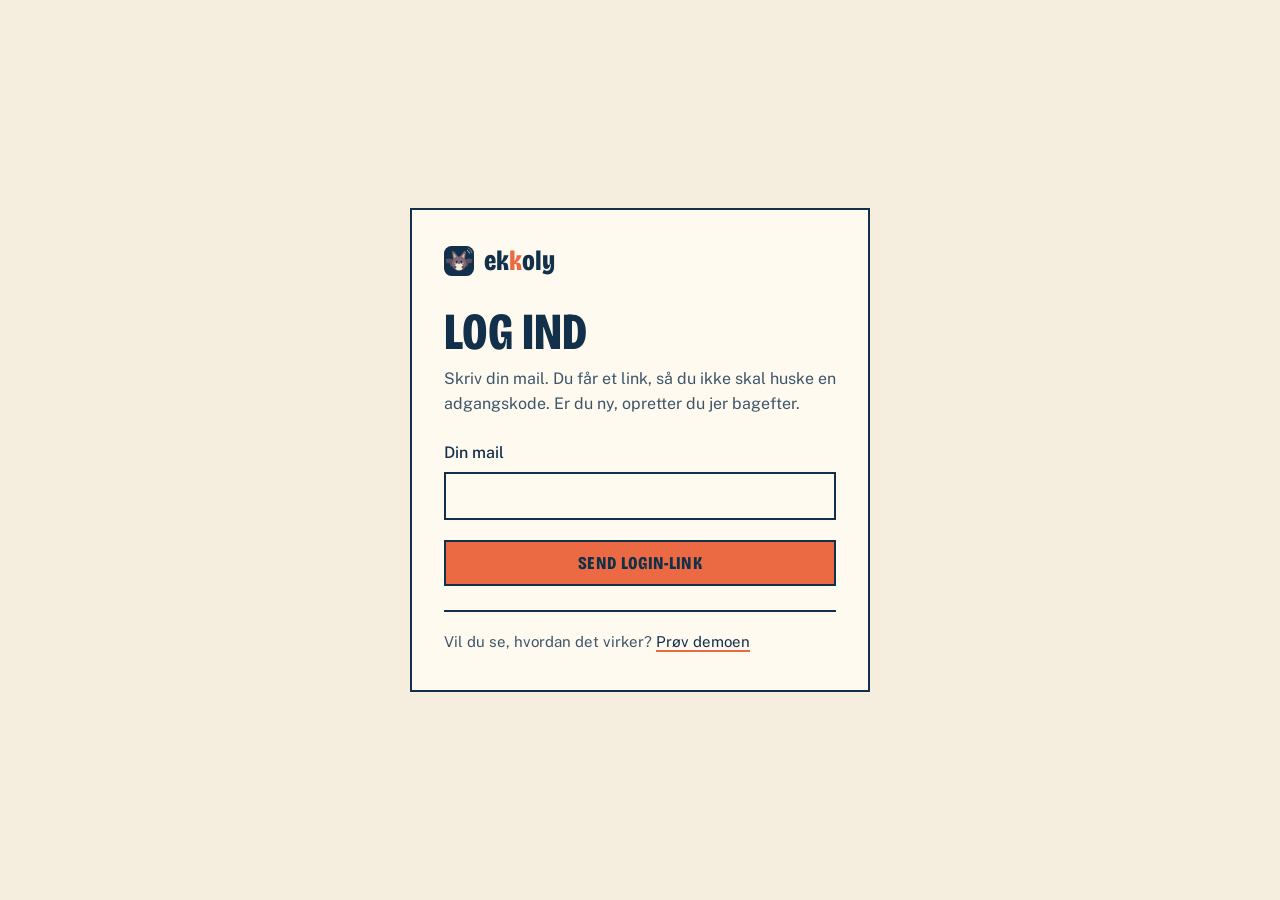
==== commit eab8375c: "Enklere design Co-Authored-By: Claude Opus 5.5 <noreply@anthropic.com> Claude-Session: https://claud" ====
--- a/app/index.html
+++ b/app/index.html
@@ -12,8 +12,8 @@
 <link rel="preload" href="fonts/public-sans-latin-400-normal.woff2" as="font" type="font/woff2" crossorigin>
 <link rel="preload" href="fonts/literata-latin-400-normal.woff2" as="font" type="font/woff2" crossorigin>
 <link rel="preload" href="fonts/bricolage-grotesque-latin-standard-normal.woff2" as="font" type="font/woff2" crossorigin>
-<link rel="stylesheet" href="styles.css?v=20261030c">
-<script type="module" src="js/app.js?v=20261030c"></script>
+<link rel="stylesheet" href="styles.css?v=20261030d">
+<script type="module" src="js/app.js?v=20261030d"></script>
 </head>
 <body>
 <div id="app"><p class="boot">Henter Ekkoly</p></div>
--- a/app/styles.css
+++ b/app/styles.css
@@ -525,3 +525,27 @@
 .logo .echo { color: var(--coral); opacity: 1; }
 .logo-mark { --logo-bg: #12304a; --logo-echo: #acd9d5; }
 @media print { .panel, .letter, .kpis div { box-shadow: none !important; } }
+
+/* Enkel udgave: ingen skygger, tynde kanter, papir i toppen. Plakatskriften kun til overskrifter og knapper. */
+:root { --hard: none; }
+.top { background: var(--paper); border-bottom: 2px solid var(--ink); }
+.top nav a { font: 600 15px/1 var(--sans); text-transform: none; letter-spacing: 0; padding: 9px 12px; }
+.panel, .letter, .new-review, .entry-card, .admin-org, .getting-started { box-shadow: none; border-width: 2px; }
+.kpis div, .admin-stats div { border-width: 2px; }
+.empty-state, .detail-empty { border-width: 2px; }
+.primary, .secondary, .button { border-width: 2px; }
+.primary:hover, .secondary:hover, .button:hover { transform: none; box-shadow: none; }
+.primary:hover, .button:hover { background: color-mix(in srgb, var(--coral) 88%, #000); }
+.secondary:hover { background: var(--paper); }
+.chip { border-width: 1.5px; font-weight: 500; }
+.items { border-top-width: 2px; }
+.reply { border-left-width: 2px; }
+.removal { border-width: 2px; border-left-width: 6px; }
+.scores thead th { border-bottom-width: 2px; }
+.page-title { font-size: clamp(36px, 4vw, 52px); }
+.panel h2, .new-review h2, .admin-head h2, .report h2, .empty-state h2 { font-size: 26px; }
+.group h2, .reply h2, .notes h2, .removal h2, .getting-started h2, .competitor-block h3, .topic-cols h3 { font-size: 19px; }
+.entry { background: var(--paper); }
+.entry-card { border-width: 2px; }
+.toast { box-shadow: none; border-width: 2px; }
+.demo-bar { border-bottom: 0; }
